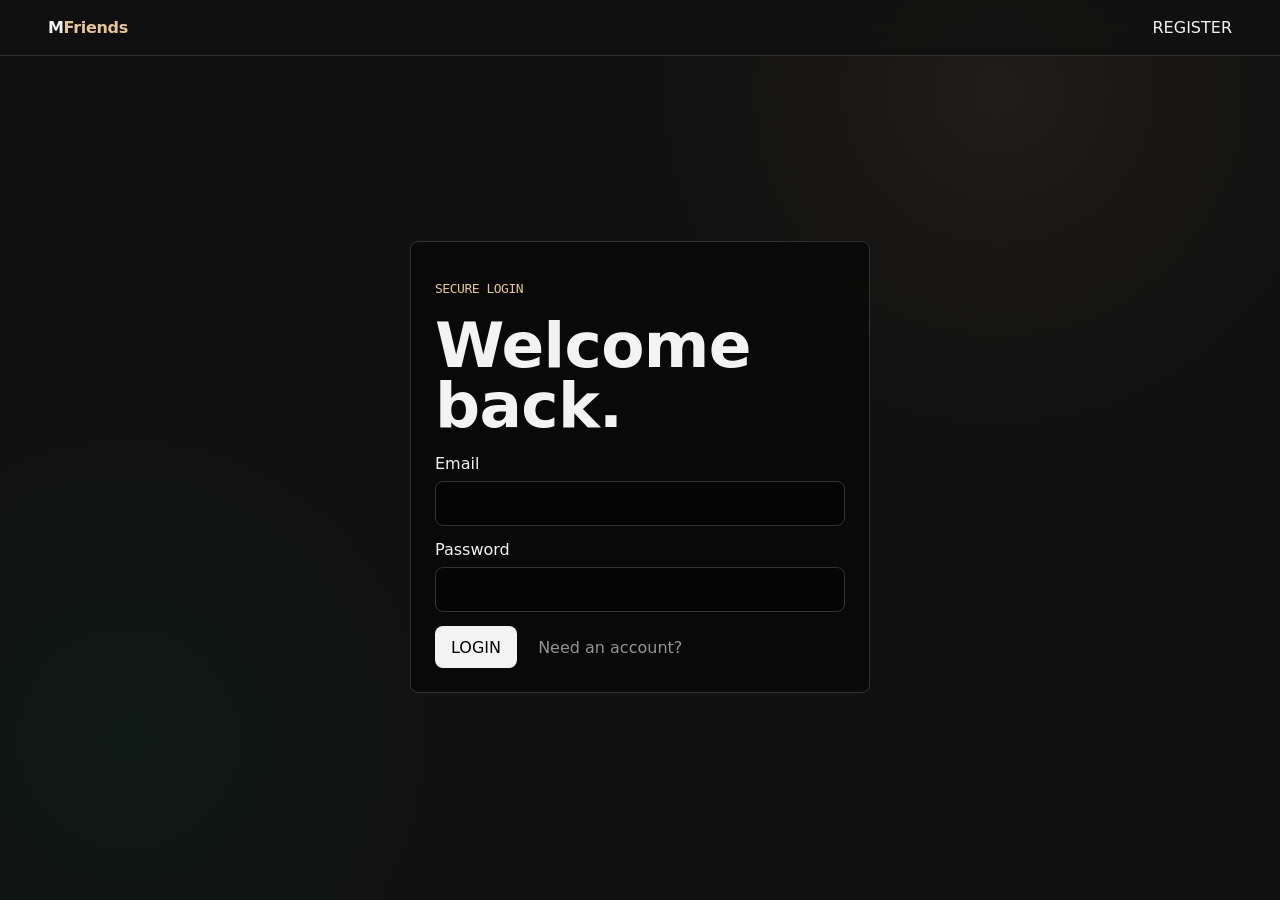
==== frontend/mfriends/app.html @ 0647238c "Create production MFriends architecture Co-Authored-By: Devin AI <158243242+devin-ai-integration[bot" ====
<!doctype html>
<html lang="en">
  <head>
    <meta charset="utf-8">
    <meta name="viewport" content="width=device-width, initial-scale=1">
    <title>App — MFriends</title>
    <link rel="stylesheet" href="css/styles.css">
  </head>
  <body>
    <div class="app-shell">
      <header class="topbar">
        <a class="brand" href="index.html">M<span>Friends</span></a>
        <nav class="nav"><a href="index.html">LANDING</a></nav>
        <button id="logout" class="chat-cta">LOGOUT</button>
      </header>

      <main class="app-layout">
        <aside class="sidebar panel">
          <a href="#" data-view="profile" class="active">PROFILE</a>
          <a href="#" data-view="discover">DISCOVERY</a>
          <a href="#" data-view="requests">REQUESTS</a>
          <a href="#" data-view="chat">CHAT</a>
          <a href="#" data-view="verification">VERIFICATION</a>
          <a href="#" data-view="settings">SETTINGS</a>
        </aside>

        <section class="dashboard">
          <div id="profile" class="view active">
            <div class="panel">
              <p class="eyebrow">PROFILE</p>
              <h2>Your friend graph starts here.</h2>
              <div id="me-summary"></div>
            </div>
            <form id="profile-form" class="panel">
              <label class="field"><span>Name</span><input id="profile-name" required></label>
              <label class="field"><span>Bio</span><textarea id="profile-bio" rows="4"></textarea></label>
              <label class="field"><span>City / remote</span><input id="profile-city"></label>
              <label class="field"><span>Buddy goals</span><input id="profile-goals" placeholder="gaming, study, coding"></label>
              <label class="field"><span>Interests</span><input id="profile-interests"></label>
              <button class="primary" type="submit">SAVE PROFILE</button>
            </form>
          </div>

          <div id="discover" class="view">
            <div class="panel">
              <p class="eyebrow">PEOPLE DISCOVERY</p>
              <h2>Find people by goals, city or interests.</h2>
              <form id="discover-form" class="row">
                <input id="people-query" placeholder="gaming, python, study, walking">
                <button class="primary" type="submit">SEARCH</button>
              </form>
            </div>
            <div id="people-list" class="people-list"></div>
          </div>

          <div id="requests" class="view">
            <div class="panel">
              <p class="eyebrow">REQUESTS</p>
              <h2>Friend and teammate requests.</h2>
            </div>
            <div id="request-list" class="request-list"></div>
          </div>

          <div id="chat" class="view">
            <div class="panel">
              <p class="eyebrow">CHAT + VIDEO</p>
              <h2>Realtime messages and P2P calls.</h2>
              <div id="chat-list" class="row"></div>
            </div>
            <div class="panel chat-box">
              <div id="messages" class="message-list"></div>
              <form id="message-form" class="row">
                <input id="message-body" placeholder="Write a safe message">
                <button class="primary" type="submit">SEND</button>
              </form>
            </div>
            <div class="panel">
              <h3>WebRTC call</h3>
              <p class="notice">STUN is configured. Add TURN credentials in production for strict NATs. Media never travels through the VPS.</p>
              <div class="row">
                <input id="call-user-id" type="number" placeholder="Remote user id">
                <button id="call-start" class="ghost" type="button">START CALL</button>
              </div>
              <div class="call-grid">
                <video id="local-video" autoplay playsinline muted></video>
                <video id="remote-video" autoplay playsinline></video>
              </div>
            </div>
          </div>

          <div id="verification" class="view">
            <div class="panel">
              <p class="eyebrow">VERIFICATION</p>
              <h2>Selfie, voice code and liveness review.</h2>
              <p>Production flow stores temporary verification files and queues manual/external checks.</p>
              <button class="ghost" type="button">START SELFIE CHECK</button>
              <button class="ghost" type="button">START VOICE CODE</button>
            </div>
          </div>

          <div id="settings" class="view">
            <div class="panel">
              <p class="eyebrow">SETTINGS</p>
              <h2>Safety controls.</h2>
              <label class="field"><span>Discovery visibility</span><select><option>Visible to safe users</option><option>Friends only</option></select></label>
              <label class="field"><span>Message requests</span><select><option>Moderated requests</option><option>Friends only</option></select></label>
              <button class="danger" type="button">REPORT SUSPICIOUS ACTIVITY</button>
            </div>
          </div>
        </section>
      </main>
    </div>
    <script src="js/api.js"></script>
    <script src="js/app.js"></script>
    <script>bootApp();</script>
  </body>
</html>
---- frontend/mfriends/css/styles.css ----
:root {
  --color-midnight-void: #101010;
  --color-deep-space: #080808;
  --color-polar-white: #F3F3F3;
  --color-absolute-zero: #FFFFFF;
  --color-ash-gray: #949494;
  --color-dark-carbon: #333333;
  --color-slate: #C1C1C1;
  --color-amber-glow: #E7C59A;
  --color-neon-green: #00AC5C;
  --font-aeonik: 'Aeonik', Inter, ui-sans-serif, system-ui, sans-serif;
  --font-input: 'Input', 'IBM Plex Mono', ui-monospace, monospace;
  --text-caption: 13px;
  --text-subheading: 18px;
  --text-heading: 23px;
  --text-heading-lg: 34px;
  --text-display: 44px;
  --text-display-lg: 63px;
  --section-gap: 64px;
  --card-padding: 24px;
  --radius-md: 4.5px;
  --radius-lg: 8px;
  --radius-full: 99px;
}

* {
  box-sizing: border-box;
}

body {
  margin: 0;
  background: var(--color-midnight-void);
  color: var(--color-polar-white);
  font-family: var(--font-aeonik);
}

a {
  color: inherit;
}

button,
input,
textarea,
select {
  font: inherit;
}

.app-shell {
  min-height: 100vh;
  background:
    radial-gradient(circle at 78% 10%, rgba(231, 197, 154, 0.07), transparent 22rem),
    radial-gradient(circle at 10% 82%, rgba(0, 172, 92, 0.06), transparent 20rem),
    var(--color-midnight-void);
}

.topbar {
  position: sticky;
  top: 0;
  z-index: 10;
  display: flex;
  align-items: center;
  justify-content: space-between;
  gap: 24px;
  padding: 18px clamp(18px, 4vw, 48px);
  background: rgba(16, 16, 16, 0.88);
  border-bottom: 1px solid var(--color-dark-carbon);
  backdrop-filter: blur(12px);
}

.brand {
  font-weight: 700;
  letter-spacing: -0.02em;
  text-decoration: none;
}

.brand span {
  color: var(--color-amber-glow);
}

.nav {
  display: flex;
  align-items: center;
  gap: 18px;
  font-size: 16px;
}

.nav a {
  color: var(--color-polar-white);
  text-decoration: none;
}

.nav a:hover {
  text-decoration: underline;
}

.nav-tag {
  margin-left: 4px;
  color: var(--color-amber-glow);
  font-size: var(--text-caption);
}

.chat-cta,
.primary,
.secondary,
.danger,
.ghost {
  min-height: 42px;
  border: 0;
  border-radius: var(--radius-lg);
  cursor: pointer;
  text-decoration: none;
}

.chat-cta {
  display: inline-flex;
  align-items: center;
  gap: 8px;
  padding: 0 15px;
  background: #000;
  color: var(--color-absolute-zero);
  font-size: 14px;
}

.primary {
  padding: 0 16px;
  background: var(--color-polar-white);
  color: #000;
}

.secondary {
  padding: 0 16px;
  background: transparent;
  color: var(--color-ash-gray);
}

.ghost {
  padding: 0 16px;
  background: var(--color-dark-carbon);
  color: var(--color-absolute-zero);
}

.danger {
  padding: 0 16px;
  background: transparent;
  color: var(--color-amber-glow);
  border: 1px solid var(--color-dark-carbon);
}

.hero,
.section,
.dashboard {
  width: min(1160px, calc(100% - 36px));
  margin: 0 auto;
}

.hero {
  display: grid;
  min-height: calc(100vh - 80px);
  place-items: center;
  padding: 80px 0;
  text-align: center;
}

.pixel-orb {
  position: absolute;
  width: min(48vw, 520px);
  aspect-ratio: 1;
  background-image: radial-gradient(#f3f3f3 1px, transparent 1.5px);
  background-size: 14px 14px;
  opacity: 0.12;
  filter: blur(0.2px);
}

.hero-content {
  position: relative;
  z-index: 1;
}

.eyebrow,
.mono,
.status {
  font-family: var(--font-input);
  letter-spacing: -0.037em;
}

.eyebrow {
  color: var(--color-amber-glow);
  font-size: var(--text-caption);
  text-transform: uppercase;
}

h1 {
  max-width: 920px;
  margin: 18px auto;
  font-size: clamp(44px, 8vw, var(--text-display-lg));
  line-height: 0.95;
  letter-spacing: -0.011em;
}

h2 {
  margin: 0 0 20px;
  font-size: clamp(34px, 5vw, var(--text-display));
  line-height: 1.03;
}

h3 {
  margin: 0 0 10px;
  font-size: var(--text-heading);
  line-height: 1.11;
}

p {
  color: var(--color-ash-gray);
  line-height: 1.5;
}

.hero-actions,
.row {
  display: flex;
  flex-wrap: wrap;
  align-items: center;
  gap: 10px;
}

.hero-actions {
  justify-content: center;
  margin-top: 26px;
}

.section {
  padding: var(--section-gap) 0;
}

.grid {
  display: grid;
  grid-template-columns: repeat(auto-fit, minmax(240px, 1fr));
  gap: 16px;
}

.card,
.panel,
.form-card {
  background: rgba(8, 8, 8, 0.82);
  border: 1px solid var(--color-dark-carbon);
  border-radius: var(--radius-lg);
  padding: var(--card-padding);
}

.card strong {
  color: var(--color-polar-white);
}

.pill {
  display: inline-flex;
  align-items: center;
  gap: 8px;
  width: fit-content;
  border-radius: var(--radius-full);
  padding: 5px 10px;
  background: var(--color-neon-green);
  color: var(--color-polar-white);
  font-size: var(--text-caption);
}

.amber {
  color: var(--color-amber-glow);
}

.auth-layout,
.app-layout {
  width: min(1180px, calc(100% - 28px));
  margin: 0 auto;
  padding: 40px 0;
}

.auth-layout {
  display: grid;
  min-height: calc(100vh - 78px);
  place-items: center;
}

.form-card {
  width: min(460px, 100%);
}

.field {
  display: grid;
  gap: 8px;
  margin: 14px 0;
}

.field label {
  color: var(--color-slate);
  font-size: var(--text-caption);
}

.field input,
.field textarea,
.field select {
  width: 100%;
  border: 1px solid var(--color-dark-carbon);
  border-radius: var(--radius-lg);
  padding: 12px;
  background: #050505;
  color: var(--color-polar-white);
}

.app-layout {
  display: grid;
  grid-template-columns: 220px 1fr;
  gap: 18px;
}

.sidebar {
  position: sticky;
  top: 88px;
  align-self: start;
}

.sidebar a {
  display: block;
  padding: 12px;
  color: var(--color-ash-gray);
  text-decoration: none;
  border-radius: var(--radius-lg);
}

.sidebar a.active,
.sidebar a:hover {
  background: var(--color-deep-space);
  color: var(--color-polar-white);
}

.dashboard {
  width: 100%;
}

.view {
  display: none;
}

.view.active {
  display: grid;
  gap: 18px;
}

.people-list,
.request-list,
.message-list {
  display: grid;
  gap: 12px;
}

.person,
.request,
.message {
  padding: 16px;
  border: 1px solid var(--color-dark-carbon);
  border-radius: var(--radius-lg);
  background: #090909;
}

.message.mine {
  border-color: rgba(231, 197, 154, 0.5);
}

.chat-box {
  display: grid;
  min-height: 440px;
  grid-template-rows: 1fr auto;
  gap: 12px;
}

.call-grid {
  display: grid;
  grid-template-columns: repeat(auto-fit, minmax(260px, 1fr));
  gap: 12px;
}

video {
  width: 100%;
  min-height: 220px;
  background: #000;
  border: 1px solid var(--color-dark-carbon);
  border-radius: var(--radius-lg);
}

.notice {
  border-left: 3px solid var(--color-amber-glow);
  padding: 12px 14px;
  background: #080808;
  color: var(--color-slate);
}

@media (max-width: 760px) {
  .nav {
    display: none;
  }

  .app-layout {
    grid-template-columns: 1fr;
  }

  .sidebar {
    position: static;
    display: flex;
    overflow-x: auto;
  }
}
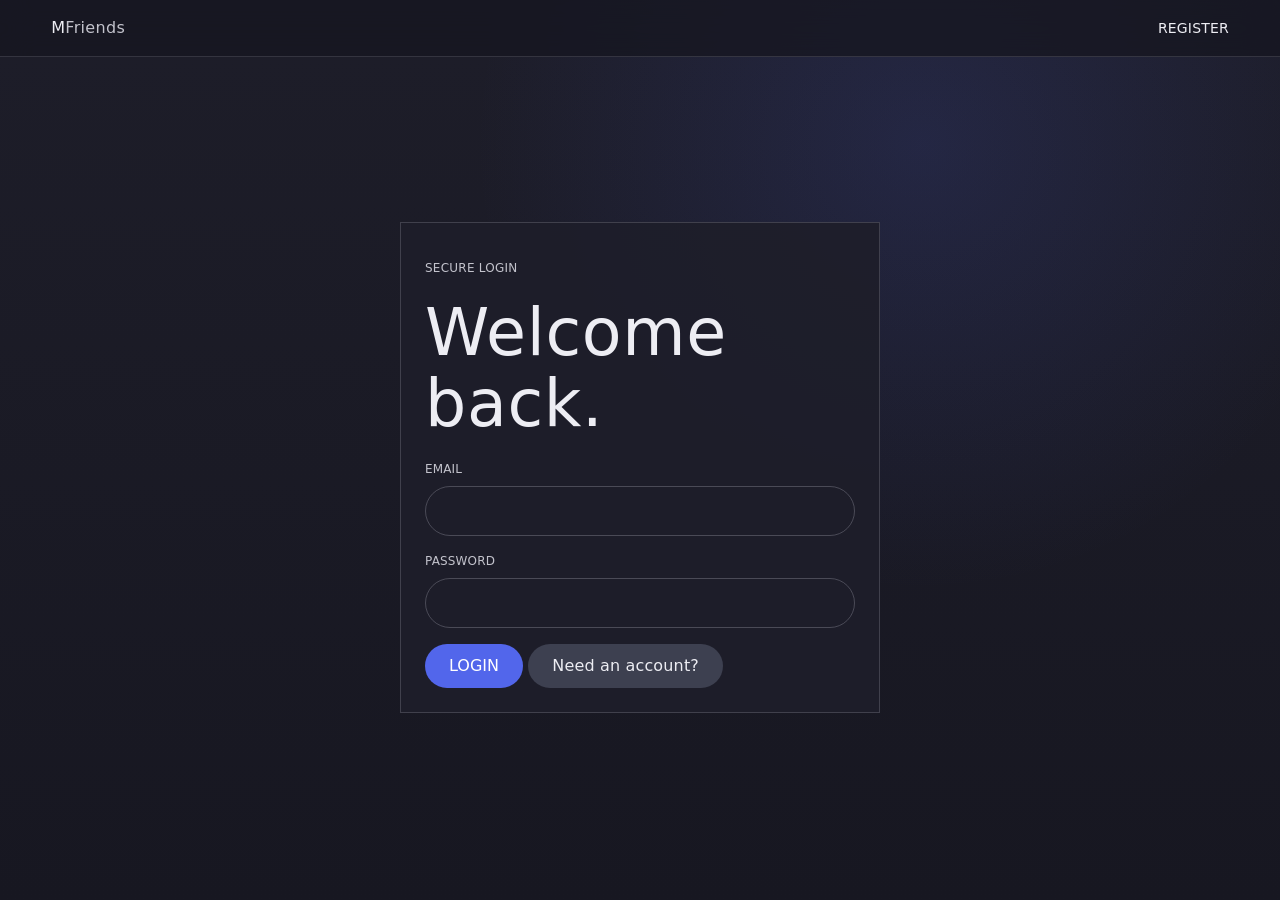
==== commit 1e02469e: "Build MFriends denchy fullstack platform" ====
--- a/frontend/mfriends/app.html
+++ b/frontend/mfriends/app.html
@@ -21,7 +21,9 @@
           <a href="#" data-view="requests">REQUESTS</a>
           <a href="#" data-view="chat">CHAT</a>
           <a href="#" data-view="verification">VERIFICATION</a>
+          <a href="#" data-view="safety">SAFETY</a>
           <a href="#" data-view="settings">SETTINGS</a>
+          <a href="#" data-view="admin">ADMIN</a>
         </aside>
 
         <section class="dashboard">
@@ -29,14 +31,27 @@
             <div class="panel">
               <p class="eyebrow">PROFILE</p>
               <h2>Your friend graph starts here.</h2>
-              <div id="me-summary"></div>
+              <div class="row"><img id="avatar-preview" class="profile-avatar" alt="avatar"><div id="me-summary"></div></div>
+              <label class="field"><span>Avatar</span><input id="avatar-file" type="file" accept="image/png,image/jpeg,image/webp"></label>
             </div>
             <form id="profile-form" class="panel">
-              <label class="field"><span>Name</span><input id="profile-name" required></label>
+              <div class="grid">
+                <label class="field"><span>Name</span><input id="profile-name" required></label>
+                <label class="field"><span>Username</span><input id="profile-username"></label>
+              </div>
               <label class="field"><span>Bio</span><textarea id="profile-bio" rows="4"></textarea></label>
-              <label class="field"><span>City / remote</span><input id="profile-city"></label>
+              <div class="grid">
+                <label class="field"><span>City</span><input id="profile-city"></label>
+                <label class="field"><span>District</span><input id="profile-district"></label>
+              </div>
+              <div class="grid">
+                <label class="field"><span>Online/offline</span><select id="profile-mode"><option value="both">Both</option><option value="online">Online</option><option value="offline">Offline</option></select></label>
+                <label class="field"><span>Friendship</span><select id="profile-friendship"><option value="both">Temporary + permanent</option><option value="temporary">Temporary</option><option value="permanent">Permanent</option></select></label>
+              </div>
               <label class="field"><span>Buddy goals</span><input id="profile-goals" placeholder="gaming, study, coding"></label>
               <label class="field"><span>Interests</span><input id="profile-interests"></label>
+              <label class="field"><span>Games</span><input id="profile-games"></label>
+              <label class="field"><span>Hobbies</span><input id="profile-hobbies"></label>
               <button class="primary" type="submit">SAVE PROFILE</button>
             </form>
           </div>
@@ -44,9 +59,15 @@
           <div id="discover" class="view">
             <div class="panel">
               <p class="eyebrow">PEOPLE DISCOVERY</p>
-              <h2>Find people by goals, city or interests.</h2>
-              <form id="discover-form" class="row">
-                <input id="people-query" placeholder="gaming, python, study, walking">
+              <h2>Find people by interest, game, city or category.</h2>
+              <form id="discover-form" class="grid">
+                <input id="people-query" placeholder="python, chess, walking">
+                <input id="people-interests" placeholder="interests">
+                <input id="people-games" placeholder="games">
+                <input id="people-city" placeholder="city">
+                <input id="people-district" placeholder="district">
+                <select id="people-mode"><option value="">Any mode</option><option value="online">Online</option><option value="offline">Offline</option></select>
+                <label class="row"><input id="people-verified" type="checkbox"> verified only</label>
                 <button class="primary" type="submit">SEARCH</button>
               </form>
             </div>
@@ -56,7 +77,16 @@
           <div id="requests" class="view">
             <div class="panel">
               <p class="eyebrow">REQUESTS</p>
-              <h2>Friend and teammate requests.</h2>
+              <h2>Create or join friend and teammate requests.</h2>
+              <form id="request-form" class="grid">
+                <input id="request-title" placeholder="Need a coding buddy for FastAPI">
+                <select id="request-category"><option value="gaming">Gaming</option><option value="coding">Coding</option><option value="studying">Studying</option><option value="watch_together">Watch together</option><option value="language_practice">Language practice</option><option value="walking">Walking</option><option value="sports">Sports</option><option value="cafes">Cafes</option><option value="board_games">Board games</option><option value="events">Events</option></select>
+                <select id="request-mode"><option value="online">Online</option><option value="offline">Offline</option></select>
+                <input id="request-tags" placeholder="tags">
+                <input id="request-reward" placeholder="optional reward (safe categories only)">
+                <textarea id="request-description" rows="3" placeholder="Describe the activity"></textarea>
+                <button class="primary" type="submit">CREATE REQUEST</button>
+              </form>
             </div>
             <div id="request-list" class="request-list"></div>
           </div>
@@ -68,23 +98,19 @@
               <div id="chat-list" class="row"></div>
             </div>
             <div class="panel chat-box">
-              <div id="messages" class="message-list"></div>
+              <div><div id="typing-status" class="status"></div><div id="messages" class="message-list"></div></div>
               <form id="message-form" class="row">
                 <input id="message-body" placeholder="Write a safe message">
+                <input id="message-image" type="file" accept="image/png,image/jpeg,image/webp">
+                <label class="row"><input id="voice-placeholder" type="checkbox"> voice placeholder</label>
                 <button class="primary" type="submit">SEND</button>
               </form>
             </div>
             <div class="panel">
               <h3>WebRTC call</h3>
               <p class="notice">STUN is configured. Add TURN credentials in production for strict NATs. Media never travels through the VPS.</p>
-              <div class="row">
-                <input id="call-user-id" type="number" placeholder="Remote user id">
-                <button id="call-start" class="ghost" type="button">START CALL</button>
-              </div>
-              <div class="call-grid">
-                <video id="local-video" autoplay playsinline muted></video>
-                <video id="remote-video" autoplay playsinline></video>
-              </div>
+              <div class="row"><input id="call-user-id" type="number" placeholder="Remote user id"><button id="call-start" class="ghost" type="button">START CALL</button></div>
+              <div class="call-grid"><video id="local-video" autoplay playsinline muted></video><video id="remote-video" autoplay playsinline></video></div>
             </div>
           </div>
 
@@ -92,20 +118,35 @@
             <div class="panel">
               <p class="eyebrow">VERIFICATION</p>
               <h2>Selfie, voice code and liveness review.</h2>
-              <p>Production flow stores temporary verification files and queues manual/external checks.</p>
-              <button class="ghost" type="button">START SELFIE CHECK</button>
-              <button class="ghost" type="button">START VOICE CODE</button>
+              <p>Verification files are temporary and queued for manual/external checks.</p>
+              <div class="row"><button class="ghost" data-verify="selfie" type="button">START SELFIE</button><button class="ghost" data-verify="voice_code" type="button">START VOICE CODE</button><button class="ghost" data-verify="liveness" type="button">START LIVENESS</button></div>
+              <div id="verification-result" class="notice"></div>
             </div>
+          </div>
+
+          <div id="safety" class="view">
+            <div class="panel">
+              <p class="eyebrow">SAFETY</p>
+              <h2>Report, block and review trust signals.</h2>
+              <form id="report-form" class="grid"><input id="report-user-id" type="number" placeholder="reported user id"><input id="report-reason" placeholder="reason"><textarea id="report-details" placeholder="details"></textarea><button class="danger" type="submit">SEND REPORT</button></form>
+              <form id="block-form" class="row"><input id="block-user-id" type="number" placeholder="user id to block"><button class="danger" type="submit">BLOCK USER</button></form>
+            </div>
+            <div id="safety-summary" class="admin-grid"></div>
           </div>
 
           <div id="settings" class="view">
             <div class="panel">
               <p class="eyebrow">SETTINGS</p>
-              <h2>Safety controls.</h2>
+              <h2>Privacy defaults.</h2>
               <label class="field"><span>Discovery visibility</span><select><option>Visible to safe users</option><option>Friends only</option></select></label>
               <label class="field"><span>Message requests</span><select><option>Moderated requests</option><option>Friends only</option></select></label>
-              <button class="danger" type="button">REPORT SUSPICIOUS ACTIVITY</button>
+              <p class="notice">Exact GPS location is never shown. Offline discovery uses city/district only.</p>
             </div>
+          </div>
+
+          <div id="admin" class="view">
+            <div class="panel"><p class="eyebrow">ADMIN PANEL</p><h2>Moderation queue, reports, analytics and verification review.</h2><button id="admin-load" class="ghost" type="button">LOAD ADMIN DATA</button></div>
+            <div id="admin-content" class="admin-grid"></div>
           </div>
         </section>
       </main>
--- a/frontend/mfriends/css/styles.css
+++ b/frontend/mfriends/css/styles.css
@@ -1,37 +1,58 @@
 :root {
-  --color-midnight-void: #101010;
-  --color-deep-space: #080808;
-  --color-polar-white: #F3F3F3;
-  --color-absolute-zero: #FFFFFF;
-  --color-ash-gray: #949494;
-  --color-dark-carbon: #333333;
-  --color-slate: #C1C1C1;
-  --color-amber-glow: #E7C59A;
-  --color-neon-green: #00AC5C;
-  --font-aeonik: 'Aeonik', Inter, ui-sans-serif, system-ui, sans-serif;
-  --font-input: 'Input', 'IBM Plex Mono', ui-monospace, monospace;
-  --text-caption: 13px;
+  --color-mercury-blue: #5266eb;
+  --color-ghost-blue: #cdddff;
+  --color-deep-space: #171721;
+  --color-midnight-slate: #1e1e2a;
+  --color-graphite: #272735;
+  --color-lead: #70707d;
+  --color-starlight: #ededf3;
+  --color-silver: #c3c3cc;
+  --color-pure-white: #ffffff;
+  --font-arcadiadisplay: Inter, Manrope, ui-sans-serif, system-ui, -apple-system, BlinkMacSystemFont, "Segoe UI", sans-serif;
+  --font-arcadia: Inter, Manrope, ui-sans-serif, system-ui, -apple-system, BlinkMacSystemFont, "Segoe UI", sans-serif;
+  --text-caption: 12px;
+  --text-body-sm: 14px;
+  --text-body: 16px;
   --text-subheading: 18px;
-  --text-heading: 23px;
-  --text-heading-lg: 34px;
-  --text-display: 44px;
-  --text-display-lg: 63px;
-  --section-gap: 64px;
-  --card-padding: 24px;
-  --radius-md: 4.5px;
-  --radius-lg: 8px;
-  --radius-full: 99px;
+  --text-heading-sm: 21px;
+  --text-heading: 32px;
+  --text-heading-lg: 49px;
+  --text-display: 65px;
+  --spacing-4: 4px;
+  --spacing-8: 8px;
+  --spacing-12: 12px;
+  --spacing-16: 16px;
+  --spacing-20: 20px;
+  --spacing-24: 24px;
+  --spacing-32: 32px;
+  --spacing-40: 40px;
+  --spacing-56: 56px;
+  --spacing-72: 72px;
+  --spacing-80: 80px;
+  --spacing-112: 112px;
+  --spacing-128: 128px;
+  --page-max-width: 1200px;
+  --radius-md: 4px;
+  --radius-pill: 32px;
+  --radius-header-pill: 40px;
 }
 
 * {
   box-sizing: border-box;
 }
 
+html {
+  scroll-behavior: smooth;
+}
+
 body {
   margin: 0;
-  background: var(--color-midnight-void);
-  color: var(--color-polar-white);
-  font-family: var(--font-aeonik);
+  background: var(--color-deep-space);
+  color: var(--color-starlight);
+  font-family: var(--font-arcadia);
+  font-size: var(--text-body);
+  line-height: 1.5;
+  letter-spacing: 0.16px;
 }
 
 a {
@@ -48,9 +69,8 @@
 .app-shell {
   min-height: 100vh;
   background:
-    radial-gradient(circle at 78% 10%, rgba(231, 197, 154, 0.07), transparent 22rem),
-    radial-gradient(circle at 10% 82%, rgba(0, 172, 92, 0.06), transparent 20rem),
-    var(--color-midnight-void);
+    radial-gradient(circle at 72% 16%, rgba(82, 102, 235, 0.14), transparent 28rem),
+    linear-gradient(180deg, rgba(30, 30, 42, 0.92), var(--color-deep-space));
 }
 
 .topbar {
@@ -60,43 +80,50 @@
   display: flex;
   align-items: center;
   justify-content: space-between;
-  gap: 24px;
-  padding: 18px clamp(18px, 4vw, 48px);
-  background: rgba(16, 16, 16, 0.88);
-  border-bottom: 1px solid var(--color-dark-carbon);
-  backdrop-filter: blur(12px);
+  gap: var(--spacing-24);
+  padding: var(--spacing-16) clamp(var(--spacing-20), 4vw, var(--spacing-56));
+  background: rgba(23, 23, 33, 0.78);
+  border-bottom: 1px solid rgba(112, 112, 125, 0.32);
+  backdrop-filter: blur(16px);
 }
 
 .brand {
-  font-weight: 700;
-  letter-spacing: -0.02em;
+  font-family: var(--font-arcadiadisplay);
+  font-weight: 480;
+  letter-spacing: 0.02em;
   text-decoration: none;
 }
 
 .brand span {
-  color: var(--color-amber-glow);
+  color: var(--color-silver);
 }
 
 .nav {
   display: flex;
   align-items: center;
-  gap: 18px;
-  font-size: 16px;
-}
-
-.nav a {
-  color: var(--color-polar-white);
+  gap: var(--spacing-24);
+  font-size: var(--text-body-sm);
+}
+
+.nav a,
+.footer-link {
+  color: var(--color-starlight);
   text-decoration: none;
 }
 
-.nav a:hover {
-  text-decoration: underline;
-}
-
-.nav-tag {
-  margin-left: 4px;
-  color: var(--color-amber-glow);
+.nav a:hover,
+.footer-link:hover {
+  color: var(--color-ghost-blue);
+}
+
+.nav-tag,
+.eyebrow,
+.mono,
+.status {
+  color: var(--color-silver);
   font-size: var(--text-caption);
+  letter-spacing: 0.24px;
+  text-transform: uppercase;
 }
 
 .chat-cta,
@@ -104,231 +131,248 @@
 .secondary,
 .danger,
 .ghost {
-  min-height: 42px;
+  display: inline-flex;
+  min-height: 44px;
+  align-items: center;
+  justify-content: center;
   border: 0;
-  border-radius: var(--radius-lg);
+  border-radius: var(--radius-pill);
   cursor: pointer;
+  gap: var(--spacing-8);
+  padding: 0 var(--spacing-24);
   text-decoration: none;
-}
-
-.chat-cta {
-  display: inline-flex;
-  align-items: center;
-  gap: 8px;
-  padding: 0 15px;
-  background: #000;
-  color: var(--color-absolute-zero);
-  font-size: 14px;
+  transition: background 160ms ease, color 160ms ease, opacity 160ms ease;
 }
 
 .primary {
-  padding: 0 16px;
-  background: var(--color-polar-white);
-  color: #000;
-}
-
+  background: var(--color-mercury-blue);
+  color: var(--color-pure-white);
+  font-weight: 480;
+}
+
+.primary:hover {
+  background: #6577f0;
+}
+
+.chat-cta,
 .secondary {
-  padding: 0 16px;
+  background: rgba(205, 221, 255, 0.18);
+  color: var(--color-starlight);
+  border-radius: var(--radius-header-pill);
+}
+
+.ghost {
+  background: var(--color-graphite);
+  color: var(--color-starlight);
+}
+
+.danger {
   background: transparent;
-  color: var(--color-ash-gray);
-}
-
-.ghost {
-  padding: 0 16px;
-  background: var(--color-dark-carbon);
-  color: var(--color-absolute-zero);
-}
-
-.danger {
-  padding: 0 16px;
-  background: transparent;
-  color: var(--color-amber-glow);
-  border: 1px solid var(--color-dark-carbon);
-}
-
-.hero,
-.section,
-.dashboard {
-  width: min(1160px, calc(100% - 36px));
-  margin: 0 auto;
+  color: var(--color-ghost-blue);
+  border: 1px solid var(--color-lead);
 }
 
 .hero {
-  display: grid;
-  min-height: calc(100vh - 80px);
+  position: relative;
+  display: grid;
+  min-height: calc(100vh - 76px);
   place-items: center;
-  padding: 80px 0;
+  overflow: hidden;
+  padding: var(--spacing-112) var(--spacing-20);
   text-align: center;
 }
 
-.pixel-orb {
+.hero::before {
   position: absolute;
-  width: min(48vw, 520px);
-  aspect-ratio: 1;
-  background-image: radial-gradient(#f3f3f3 1px, transparent 1.5px);
-  background-size: 14px 14px;
-  opacity: 0.12;
-  filter: blur(0.2px);
+  inset: 0;
+  background:
+    linear-gradient(180deg, rgba(23, 23, 33, 0.18), rgba(23, 23, 33, 0.86)),
+    url("https://images.unsplash.com/photo-1500530855697-b586d89ba3ee?auto=format&fit=crop&w=1800&q=70") center/cover;
+  content: "";
+  filter: saturate(0.7) brightness(0.62);
 }
 
 .hero-content {
   position: relative;
   z-index: 1;
-}
-
-.eyebrow,
-.mono,
-.status {
-  font-family: var(--font-input);
-  letter-spacing: -0.037em;
-}
-
-.eyebrow {
-  color: var(--color-amber-glow);
-  font-size: var(--text-caption);
-  text-transform: uppercase;
+  width: min(960px, 100%);
+}
+
+h1,
+h2,
+h3 {
+  font-family: var(--font-arcadiadisplay);
+  font-weight: 360;
+  letter-spacing: 0.01em;
 }
 
 h1 {
-  max-width: 920px;
-  margin: 18px auto;
-  font-size: clamp(44px, 8vw, var(--text-display-lg));
-  line-height: 0.95;
-  letter-spacing: -0.011em;
+  margin: var(--spacing-20) auto;
+  font-size: clamp(42px, 8vw, var(--text-display));
+  line-height: 1.1;
 }
 
 h2 {
-  margin: 0 0 20px;
-  font-size: clamp(34px, 5vw, var(--text-display));
-  line-height: 1.03;
+  margin: 0 0 var(--spacing-24);
+  font-size: clamp(32px, 5vw, var(--text-heading-lg));
+  line-height: 1.15;
 }
 
 h3 {
-  margin: 0 0 10px;
-  font-size: var(--text-heading);
-  line-height: 1.11;
+  margin: 0 0 var(--spacing-12);
+  font-size: var(--text-heading-sm);
+  line-height: 1.35;
 }
 
 p {
-  color: var(--color-ash-gray);
-  line-height: 1.5;
+  color: var(--color-silver);
+}
+
+.hero p {
+  width: min(780px, 100%);
+  margin: 0 auto;
+  color: var(--color-starlight);
+  font-size: var(--text-heading-sm);
 }
 
 .hero-actions,
-.row {
+.row,
+.toolbar {
   display: flex;
   flex-wrap: wrap;
   align-items: center;
-  gap: 10px;
+  gap: var(--spacing-12);
 }
 
 .hero-actions {
   justify-content: center;
-  margin-top: 26px;
+  margin-top: var(--spacing-32);
+}
+
+.section,
+.dashboard {
+  width: min(var(--page-max-width), calc(100% - 40px));
+  margin: 0 auto;
 }
 
 .section {
-  padding: var(--section-gap) 0;
+  padding: var(--spacing-80) 0;
 }
 
 .grid {
   display: grid;
-  grid-template-columns: repeat(auto-fit, minmax(240px, 1fr));
-  gap: 16px;
+  grid-template-columns: repeat(auto-fit, minmax(250px, 1fr));
+  gap: var(--spacing-16);
 }
 
 .card,
 .panel,
-.form-card {
-  background: rgba(8, 8, 8, 0.82);
-  border: 1px solid var(--color-dark-carbon);
-  border-radius: var(--radius-lg);
-  padding: var(--card-padding);
-}
-
-.card strong {
-  color: var(--color-polar-white);
+.form-card,
+.feature-link,
+.person,
+.request,
+.message,
+.admin-card {
+  background: rgba(30, 30, 42, 0.92);
+  border: 1px solid rgba(112, 112, 125, 0.42);
+  border-radius: 0;
+  padding: var(--spacing-24);
+}
+
+.feature-link {
+  display: block;
+  border-width: 0 0 1px;
+  text-decoration: none;
 }
 
 .pill {
   display: inline-flex;
+  width: fit-content;
   align-items: center;
-  gap: 8px;
-  width: fit-content;
-  border-radius: var(--radius-full);
-  padding: 5px 10px;
-  background: var(--color-neon-green);
-  color: var(--color-polar-white);
+  border: 1px solid rgba(205, 221, 255, 0.24);
+  border-radius: var(--radius-pill);
+  padding: var(--spacing-4) var(--spacing-12);
+  background: rgba(205, 221, 255, 0.12);
+  color: var(--color-starlight);
   font-size: var(--text-caption);
-}
-
-.amber {
-  color: var(--color-amber-glow);
 }
 
 .auth-layout,
 .app-layout {
-  width: min(1180px, calc(100% - 28px));
+  width: min(var(--page-max-width), calc(100% - 40px));
   margin: 0 auto;
-  padding: 40px 0;
+  padding: var(--spacing-40) 0;
 }
 
 .auth-layout {
   display: grid;
-  min-height: calc(100vh - 78px);
+  min-height: calc(100vh - 80px);
   place-items: center;
 }
 
 .form-card {
-  width: min(460px, 100%);
+  width: min(480px, 100%);
 }
 
 .field {
   display: grid;
-  gap: 8px;
-  margin: 14px 0;
-}
-
-.field label {
-  color: var(--color-slate);
+  gap: var(--spacing-8);
+  margin: var(--spacing-16) 0;
+}
+
+.field span {
+  color: var(--color-silver);
   font-size: var(--text-caption);
-}
-
-.field input,
-.field textarea,
-.field select {
+  text-transform: uppercase;
+}
+
+input,
+textarea,
+select {
   width: 100%;
-  border: 1px solid var(--color-dark-carbon);
-  border-radius: var(--radius-lg);
-  padding: 12px;
-  background: #050505;
-  color: var(--color-polar-white);
+  border: 1px solid rgba(112, 112, 125, 0.55);
+  border-radius: var(--radius-pill);
+  padding: var(--spacing-12) var(--spacing-16);
+  background: transparent;
+  color: var(--color-starlight);
+  outline: none;
+}
+
+textarea {
+  border-radius: var(--spacing-20);
+  resize: vertical;
+}
+
+input:focus,
+textarea:focus,
+select:focus {
+  border-color: var(--color-ghost-blue);
 }
 
 .app-layout {
   display: grid;
-  grid-template-columns: 220px 1fr;
-  gap: 18px;
+  grid-template-columns: 230px 1fr;
+  gap: var(--spacing-20);
 }
 
 .sidebar {
   position: sticky;
-  top: 88px;
+  top: 92px;
   align-self: start;
 }
 
 .sidebar a {
   display: block;
-  padding: 12px;
-  color: var(--color-ash-gray);
+  padding: var(--spacing-12) var(--spacing-16);
+  color: var(--color-silver);
   text-decoration: none;
-  border-radius: var(--radius-lg);
+  border-bottom: 1px solid rgba(112, 112, 125, 0.24);
 }
 
 .sidebar a.active,
 .sidebar a:hover {
-  background: var(--color-deep-space);
-  color: var(--color-polar-white);
+  color: var(--color-starlight);
+  background: var(--color-graphite);
 }
 
 .dashboard {
@@ -341,55 +385,74 @@
 
 .view.active {
   display: grid;
-  gap: 18px;
+  gap: var(--spacing-20);
 }
 
 .people-list,
 .request-list,
-.message-list {
-  display: grid;
-  gap: 12px;
-}
-
-.person,
-.request,
-.message {
-  padding: 16px;
-  border: 1px solid var(--color-dark-carbon);
-  border-radius: var(--radius-lg);
-  background: #090909;
+.message-list,
+.admin-grid {
+  display: grid;
+  gap: var(--spacing-12);
+}
+
+.profile-avatar {
+  width: 72px;
+  height: 72px;
+  border: 1px solid var(--color-lead);
+  border-radius: 50%;
+  object-fit: cover;
+  background: var(--color-graphite);
 }
 
 .message.mine {
-  border-color: rgba(231, 197, 154, 0.5);
+  border-color: rgba(82, 102, 235, 0.78);
+  background: rgba(82, 102, 235, 0.1);
+}
+
+.attachment-preview {
+  max-width: 260px;
+  border: 1px solid var(--color-lead);
 }
 
 .chat-box {
   display: grid;
   min-height: 440px;
   grid-template-rows: 1fr auto;
-  gap: 12px;
+  gap: var(--spacing-12);
 }
 
 .call-grid {
   display: grid;
   grid-template-columns: repeat(auto-fit, minmax(260px, 1fr));
-  gap: 12px;
+  gap: var(--spacing-12);
 }
 
 video {
   width: 100%;
   min-height: 220px;
   background: #000;
-  border: 1px solid var(--color-dark-carbon);
-  border-radius: var(--radius-lg);
+  border: 1px solid var(--color-lead);
+  border-radius: var(--radius-md);
 }
 
 .notice {
-  border-left: 3px solid var(--color-amber-glow);
-  padding: 12px 14px;
-  background: #080808;
-  color: var(--color-slate);
+  border-left: 1px solid var(--color-lead);
+  padding: var(--spacing-12) var(--spacing-16);
+  background: rgba(39, 39, 53, 0.82);
+  color: var(--color-silver);
+}
+
+.footer {
+  display: flex;
+  flex-wrap: wrap;
+  justify-content: space-between;
+  gap: var(--spacing-24);
+  padding-bottom: var(--spacing-56);
+}
+
+.error-banner {
+  color: var(--color-ghost-blue);
 }
 
 @media (max-width: 760px) {
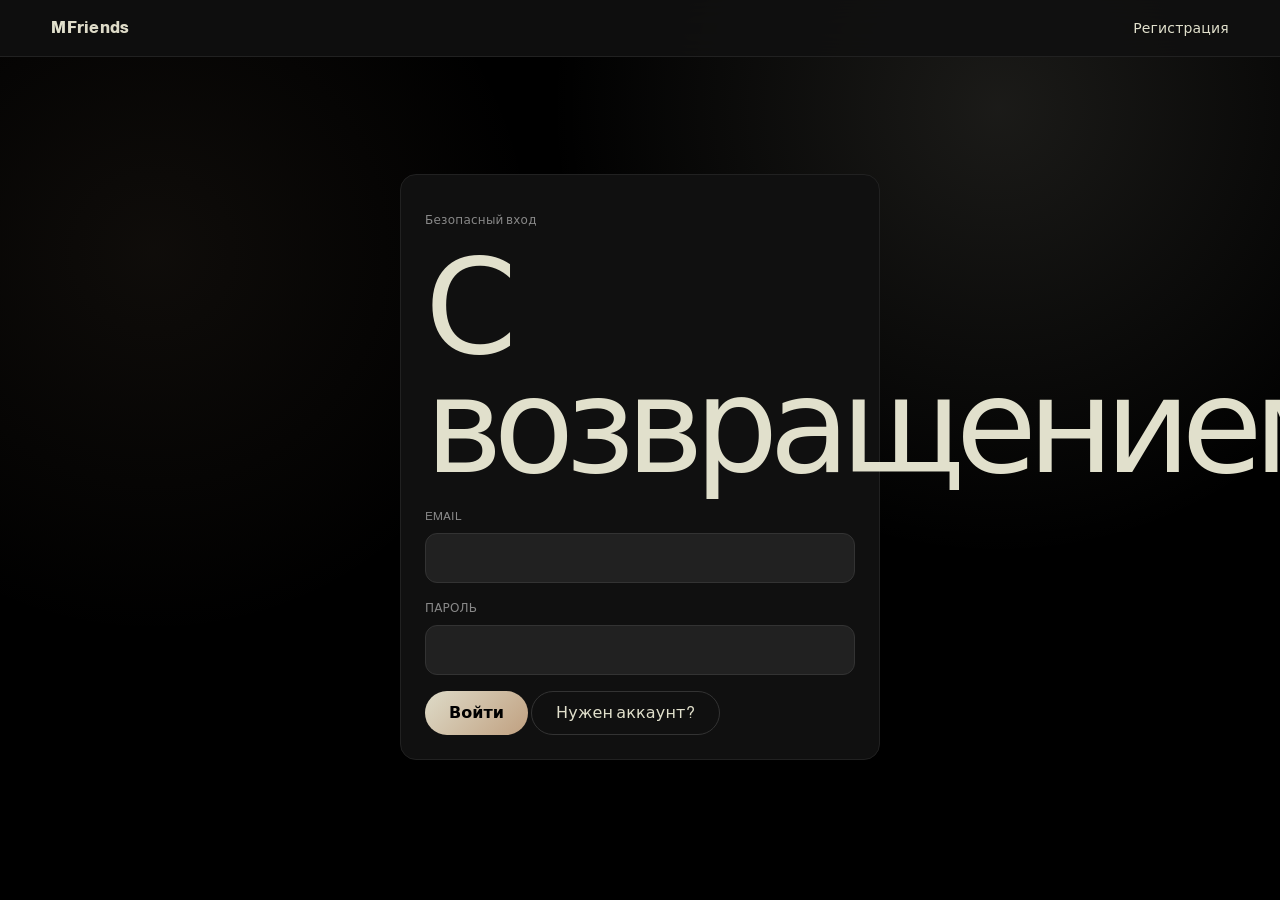
==== commit 861e8203: "Localize MFriends UI and adopt MPreza styling" ====
--- a/frontend/mfriends/app.html
+++ b/frontend/mfriends/app.html
@@ -1,74 +1,77 @@
 <!doctype html>
-<html lang="en">
+<html lang="ru">
   <head>
     <meta charset="utf-8">
     <meta name="viewport" content="width=device-width, initial-scale=1">
-    <title>App — MFriends</title>
+    <title>Приложение — MFriends</title>
+    <link rel="preconnect" href="https://fonts.googleapis.com">
+    <link rel="preconnect" href="https://fonts.gstatic.com" crossorigin>
+    <link href="https://fonts.googleapis.com/css2?family=Almarai:wght@300;400;700;800&family=Instrument+Serif:ital@1&display=swap" rel="stylesheet">
     <link rel="stylesheet" href="css/styles.css">
   </head>
   <body>
     <div class="app-shell">
       <header class="topbar">
         <a class="brand" href="index.html">M<span>Friends</span></a>
-        <nav class="nav"><a href="index.html">LANDING</a></nav>
-        <button id="logout" class="chat-cta">LOGOUT</button>
+        <nav class="nav"><a href="index.html">Главная</a></nav>
+        <button id="logout" class="chat-cta">Выйти</button>
       </header>
 
       <main class="app-layout">
         <aside class="sidebar panel">
-          <a href="#" data-view="profile" class="active">PROFILE</a>
-          <a href="#" data-view="discover">DISCOVERY</a>
-          <a href="#" data-view="requests">REQUESTS</a>
-          <a href="#" data-view="chat">CHAT</a>
-          <a href="#" data-view="verification">VERIFICATION</a>
-          <a href="#" data-view="safety">SAFETY</a>
-          <a href="#" data-view="settings">SETTINGS</a>
-          <a href="#" data-view="admin">ADMIN</a>
+          <a href="#" data-view="profile" class="active">Профиль</a>
+          <a href="#" data-view="discover">Поиск людей</a>
+          <a href="#" data-view="requests">Заявки</a>
+          <a href="#" data-view="chat">Чат</a>
+          <a href="#" data-view="verification">Верификация</a>
+          <a href="#" data-view="safety">Безопасность</a>
+          <a href="#" data-view="settings">Настройки</a>
+          <a href="#" data-view="admin">Админка</a>
         </aside>
 
         <section class="dashboard">
           <div id="profile" class="view active">
             <div class="panel">
-              <p class="eyebrow">PROFILE</p>
-              <h2>Your friend graph starts here.</h2>
+              <p class="eyebrow">Профиль</p>
+              <h2>Твоя сеть друзей начинается здесь.</h2>
               <div class="row"><img id="avatar-preview" class="profile-avatar" alt="avatar"><div id="me-summary"></div></div>
-              <label class="field"><span>Avatar</span><input id="avatar-file" type="file" accept="image/png,image/jpeg,image/webp"></label>
+              <label class="field"><span>Аватар</span><input id="avatar-file" type="file" accept="image/png,image/jpeg,image/webp"></label>
             </div>
             <form id="profile-form" class="panel">
               <div class="grid">
-                <label class="field"><span>Name</span><input id="profile-name" required></label>
-                <label class="field"><span>Username</span><input id="profile-username"></label>
+                <label class="field"><span>Имя</span><input id="profile-name" required></label>
+                <label class="field"><span>Юзернейм</span><input id="profile-username"></label>
               </div>
-              <label class="field"><span>Bio</span><textarea id="profile-bio" rows="4"></textarea></label>
+              <label class="field"><span>О себе</span><textarea id="profile-bio" rows="4"></textarea></label>
               <div class="grid">
-                <label class="field"><span>City</span><input id="profile-city"></label>
-                <label class="field"><span>District</span><input id="profile-district"></label>
+                <label class="field"><span>Город</span><input id="profile-city"></label>
+                <label class="field"><span>Район</span><input id="profile-district"></label>
               </div>
               <div class="grid">
-                <label class="field"><span>Online/offline</span><select id="profile-mode"><option value="both">Both</option><option value="online">Online</option><option value="offline">Offline</option></select></label>
-                <label class="field"><span>Friendship</span><select id="profile-friendship"><option value="both">Temporary + permanent</option><option value="temporary">Temporary</option><option value="permanent">Permanent</option></select></label>
+                <label class="field"><span>Формат</span><select id="profile-mode"><option value="both">Онлайн + офлайн</option><option value="online">Онлайн</option><option value="offline">Офлайн</option></select></label>
+                <label class="field"><span>Дружба</span><select id="profile-friendship"><option value="both">Временная + постоянная</option><option value="temporary">Временная</option><option value="permanent">Постоянная</option></select></label>
               </div>
-              <label class="field"><span>Buddy goals</span><input id="profile-goals" placeholder="gaming, study, coding"></label>
-              <label class="field"><span>Interests</span><input id="profile-interests"></label>
-              <label class="field"><span>Games</span><input id="profile-games"></label>
-              <label class="field"><span>Hobbies</span><input id="profile-hobbies"></label>
-              <button class="primary" type="submit">SAVE PROFILE</button>
+              <label class="field"><span>Цели общения</span><input id="profile-goals" placeholder="игры, учёба, кодинг"></label>
+              <label class="field"><span>Интересы</span><input id="profile-interests"></label>
+              <label class="field"><span>Игры</span><input id="profile-games"></label>
+              <label class="field"><span>Хобби</span><input id="profile-hobbies"></label>
+              <button class="primary" type="submit">Сохранить профиль</button>
             </form>
           </div>
 
           <div id="discover" class="view">
             <div class="panel">
-              <p class="eyebrow">PEOPLE DISCOVERY</p>
-              <h2>Find people by interest, game, city or category.</h2>
+              <p class="eyebrow">Поиск людей</p>
+              <h2>Найди друзей по интересам, играм, городу или формату.</h2>
               <form id="discover-form" class="grid">
-                <input id="people-query" placeholder="python, chess, walking">
-                <input id="people-interests" placeholder="interests">
-                <input id="people-games" placeholder="games">
-                <input id="people-city" placeholder="city">
-                <input id="people-district" placeholder="district">
-                <select id="people-mode"><option value="">Any mode</option><option value="online">Online</option><option value="offline">Offline</option></select>
-                <label class="row"><input id="people-verified" type="checkbox"> verified only</label>
-                <button class="primary" type="submit">SEARCH</button>
+                <input id="people-query" placeholder="python, шахматы, прогулки">
+                <input id="people-interests" placeholder="интересы">
+                <input id="people-games" placeholder="игры">
+                <input id="people-city" placeholder="город">
+                <input id="people-district" placeholder="район">
+                <select id="people-mode"><option value="">Любой формат</option><option value="online">Онлайн</option><option value="offline">Офлайн</option></select>
+                <label class="row"><input id="people-verified" type="checkbox"> только верифицированные</label>
+                <button class="primary" type="submit">Искать</button>
               </form>
             </div>
             <div id="people-list" class="people-list"></div>
@@ -76,16 +79,16 @@
 
           <div id="requests" class="view">
             <div class="panel">
-              <p class="eyebrow">REQUESTS</p>
-              <h2>Create or join friend and teammate requests.</h2>
+              <p class="eyebrow">Заявки</p>
+              <h2>Создавай или принимай заявки друзей и тиммейтов.</h2>
               <form id="request-form" class="grid">
-                <input id="request-title" placeholder="Need a coding buddy for FastAPI">
-                <select id="request-category"><option value="gaming">Gaming</option><option value="coding">Coding</option><option value="studying">Studying</option><option value="watch_together">Watch together</option><option value="language_practice">Language practice</option><option value="walking">Walking</option><option value="sports">Sports</option><option value="cafes">Cafes</option><option value="board_games">Board games</option><option value="events">Events</option></select>
-                <select id="request-mode"><option value="online">Online</option><option value="offline">Offline</option></select>
-                <input id="request-tags" placeholder="tags">
-                <input id="request-reward" placeholder="optional reward (safe categories only)">
-                <textarea id="request-description" rows="3" placeholder="Describe the activity"></textarea>
-                <button class="primary" type="submit">CREATE REQUEST</button>
+                <input id="request-title" placeholder="Нужен coding buddy для FastAPI">
+                <select id="request-category"><option value="gaming">Игры</option><option value="coding">Кодинг</option><option value="studying">Учёба</option><option value="watch_together">Совместный просмотр</option><option value="language_practice">Практика языка</option><option value="walking">Прогулки</option><option value="sports">Спорт</option><option value="cafes">Кафе</option><option value="board_games">Настолки</option><option value="events">События</option></select>
+                <select id="request-mode"><option value="online">Онлайн</option><option value="offline">Офлайн</option></select>
+                <input id="request-tags" placeholder="теги">
+                <input id="request-reward" placeholder="награда, только безопасные категории">
+                <textarea id="request-description" rows="3" placeholder="Опиши активность"></textarea>
+                <button class="primary" type="submit">Создать заявку</button>
               </form>
             </div>
             <div id="request-list" class="request-list"></div>
@@ -93,59 +96,59 @@
 
           <div id="chat" class="view">
             <div class="panel">
-              <p class="eyebrow">CHAT + VIDEO</p>
-              <h2>Realtime messages and P2P calls.</h2>
+              <p class="eyebrow">Чат + видео</p>
+              <h2>Realtime-сообщения и P2P звонки.</h2>
               <div id="chat-list" class="row"></div>
             </div>
             <div class="panel chat-box">
               <div><div id="typing-status" class="status"></div><div id="messages" class="message-list"></div></div>
               <form id="message-form" class="row">
-                <input id="message-body" placeholder="Write a safe message">
+                <input id="message-body" placeholder="Напиши безопасное сообщение">
                 <input id="message-image" type="file" accept="image/png,image/jpeg,image/webp">
-                <label class="row"><input id="voice-placeholder" type="checkbox"> voice placeholder</label>
-                <button class="primary" type="submit">SEND</button>
+                <label class="row"><input id="voice-placeholder" type="checkbox"> голосовой плейсхолдер</label>
+                <button class="primary" type="submit">Отправить</button>
               </form>
             </div>
             <div class="panel">
-              <h3>WebRTC call</h3>
-              <p class="notice">STUN is configured. Add TURN credentials in production for strict NATs. Media never travels through the VPS.</p>
-              <div class="row"><input id="call-user-id" type="number" placeholder="Remote user id"><button id="call-start" class="ghost" type="button">START CALL</button></div>
+              <h3>WebRTC звонок</h3>
+              <p class="notice">STUN уже настроен. Для продакшена можно добавить TURN. Видео не проходит через VPS.</p>
+              <div class="row"><input id="call-user-id" type="number" placeholder="ID собеседника"><button id="call-start" class="ghost" type="button">Начать звонок</button></div>
               <div class="call-grid"><video id="local-video" autoplay playsinline muted></video><video id="remote-video" autoplay playsinline></video></div>
             </div>
           </div>
 
           <div id="verification" class="view">
             <div class="panel">
-              <p class="eyebrow">VERIFICATION</p>
-              <h2>Selfie, voice code and liveness review.</h2>
-              <p>Verification files are temporary and queued for manual/external checks.</p>
-              <div class="row"><button class="ghost" data-verify="selfie" type="button">START SELFIE</button><button class="ghost" data-verify="voice_code" type="button">START VOICE CODE</button><button class="ghost" data-verify="liveness" type="button">START LIVENESS</button></div>
+              <p class="eyebrow">Верификация</p>
+              <h2>Selfie, voice code и liveness review.</h2>
+              <p>Файлы верификации временные и попадают в очередь ручной/внешней проверки.</p>
+              <div class="row"><button class="ghost" data-verify="selfie" type="button">Начать селфи</button><button class="ghost" data-verify="voice_code" type="button">Голосовой код</button><button class="ghost" data-verify="liveness" type="button">Проверка живости</button></div>
               <div id="verification-result" class="notice"></div>
             </div>
           </div>
 
           <div id="safety" class="view">
             <div class="panel">
-              <p class="eyebrow">SAFETY</p>
-              <h2>Report, block and review trust signals.</h2>
-              <form id="report-form" class="grid"><input id="report-user-id" type="number" placeholder="reported user id"><input id="report-reason" placeholder="reason"><textarea id="report-details" placeholder="details"></textarea><button class="danger" type="submit">SEND REPORT</button></form>
-              <form id="block-form" class="row"><input id="block-user-id" type="number" placeholder="user id to block"><button class="danger" type="submit">BLOCK USER</button></form>
+              <p class="eyebrow">Безопасность</p>
+              <h2>Жалобы, блокировки и trust-сигналы.</h2>
+              <form id="report-form" class="grid"><input id="report-user-id" type="number" placeholder="ID пользователя"><input id="report-reason" placeholder="причина"><textarea id="report-details" placeholder="детали"></textarea><button class="danger" type="submit">Отправить жалобу</button></form>
+              <form id="block-form" class="row"><input id="block-user-id" type="number" placeholder="ID для блокировки"><button class="danger" type="submit">Заблокировать</button></form>
             </div>
             <div id="safety-summary" class="admin-grid"></div>
           </div>
 
           <div id="settings" class="view">
             <div class="panel">
-              <p class="eyebrow">SETTINGS</p>
-              <h2>Privacy defaults.</h2>
-              <label class="field"><span>Discovery visibility</span><select><option>Visible to safe users</option><option>Friends only</option></select></label>
-              <label class="field"><span>Message requests</span><select><option>Moderated requests</option><option>Friends only</option></select></label>
-              <p class="notice">Exact GPS location is never shown. Offline discovery uses city/district only.</p>
+              <p class="eyebrow">Настройки</p>
+              <h2>Приватность по умолчанию.</h2>
+              <label class="field"><span>Видимость в поиске</span><select><option>Видно безопасным пользователям</option><option>Только друзьям</option></select></label>
+              <label class="field"><span>Заявки в сообщения</span><select><option>Через модерацию</option><option>Только друзья</option></select></label>
+              <p class="notice">Точная GPS-локация никогда не показывается. Для офлайна используется только город/район.</p>
             </div>
           </div>
 
           <div id="admin" class="view">
-            <div class="panel"><p class="eyebrow">ADMIN PANEL</p><h2>Moderation queue, reports, analytics and verification review.</h2><button id="admin-load" class="ghost" type="button">LOAD ADMIN DATA</button></div>
+            <div class="panel"><p class="eyebrow">Админ-панель</p><h2>Очередь модерации, жалобы, аналитика и проверка верификаций.</h2><button id="admin-load" class="ghost" type="button">Загрузить данные</button></div>
             <div id="admin-content" class="admin-grid"></div>
           </div>
         </section>
--- a/frontend/mfriends/css/styles.css
+++ b/frontend/mfriends/css/styles.css
@@ -1,15 +1,16 @@
 :root {
-  --color-mercury-blue: #5266eb;
-  --color-ghost-blue: #cdddff;
-  --color-deep-space: #171721;
-  --color-midnight-slate: #1e1e2a;
-  --color-graphite: #272735;
-  --color-lead: #70707d;
-  --color-starlight: #ededf3;
-  --color-silver: #c3c3cc;
-  --color-pure-white: #ffffff;
-  --font-arcadiadisplay: Inter, Manrope, ui-sans-serif, system-ui, -apple-system, BlinkMacSystemFont, "Segoe UI", sans-serif;
-  --font-arcadia: Inter, Manrope, ui-sans-serif, system-ui, -apple-system, BlinkMacSystemFont, "Segoe UI", sans-serif;
+  --color-mercury-blue: #dedbc8;
+  --color-ghost-blue: #c0a080;
+  --color-deep-space: #000000;
+  --color-midnight-slate: #101010;
+  --color-graphite: #212121;
+  --color-lead: #333333;
+  --color-starlight: #e1e0cc;
+  --color-silver: #888888;
+  --color-pure-white: #000000;
+  --font-arcadiadisplay: Almarai, Inter, Manrope, ui-sans-serif, system-ui, -apple-system, BlinkMacSystemFont, "Segoe UI", sans-serif;
+  --font-arcadia: Almarai, Inter, Manrope, ui-sans-serif, system-ui, -apple-system, BlinkMacSystemFont, "Segoe UI", sans-serif;
+  --font-serif-accent: "Instrument Serif", Georgia, serif;
   --text-caption: 12px;
   --text-body-sm: 14px;
   --text-body: 16px;
@@ -32,9 +33,9 @@
   --spacing-112: 112px;
   --spacing-128: 128px;
   --page-max-width: 1200px;
-  --radius-md: 4px;
-  --radius-pill: 32px;
-  --radius-header-pill: 40px;
+  --radius-md: 1rem;
+  --radius-pill: 9999px;
+  --radius-header-pill: 0 0 2rem 2rem;
 }
 
 * {
@@ -47,7 +48,7 @@
 
 body {
   margin: 0;
-  background: var(--color-deep-space);
+  background: #000;
   color: var(--color-starlight);
   font-family: var(--font-arcadia);
   font-size: var(--text-body);
@@ -69,8 +70,9 @@
 .app-shell {
   min-height: 100vh;
   background:
-    radial-gradient(circle at 72% 16%, rgba(82, 102, 235, 0.14), transparent 28rem),
-    linear-gradient(180deg, rgba(30, 30, 42, 0.92), var(--color-deep-space));
+    radial-gradient(circle at 78% 12%, rgba(222, 219, 200, 0.12), transparent 28rem),
+    radial-gradient(circle at 12% 28%, rgba(192, 160, 128, 0.08), transparent 24rem),
+    #000;
 }
 
 .topbar {
@@ -82,20 +84,20 @@
   justify-content: space-between;
   gap: var(--spacing-24);
   padding: var(--spacing-16) clamp(var(--spacing-20), 4vw, var(--spacing-56));
-  background: rgba(23, 23, 33, 0.78);
-  border-bottom: 1px solid rgba(112, 112, 125, 0.32);
-  backdrop-filter: blur(16px);
+  background: rgba(16, 16, 16, 0.88);
+  border-bottom: 1px solid #212121;
+  backdrop-filter: blur(18px);
 }
 
 .brand {
   font-family: var(--font-arcadiadisplay);
-  font-weight: 480;
+  font-weight: 800;
   letter-spacing: 0.02em;
   text-decoration: none;
 }
 
 .brand span {
-  color: var(--color-silver);
+  color: var(--color-mercury-blue);
 }
 
 .nav {
@@ -113,7 +115,7 @@
 
 .nav a:hover,
 .footer-link:hover {
-  color: var(--color-ghost-blue);
+  color: var(--color-mercury-blue);
 }
 
 .nav-tag,
@@ -124,6 +126,10 @@
   font-size: var(--text-caption);
   letter-spacing: 0.24px;
   text-transform: uppercase;
+}
+
+:is(.eyebrow, .mono, .status, .field span) {
+  text-transform: none;
 }
 
 .chat-cta,
@@ -141,34 +147,36 @@
   gap: var(--spacing-8);
   padding: 0 var(--spacing-24);
   text-decoration: none;
-  transition: background 160ms ease, color 160ms ease, opacity 160ms ease;
+  transition: background 160ms ease, color 160ms ease, opacity 160ms ease, transform 160ms ease, border-color 160ms ease;
 }
 
 .primary {
-  background: var(--color-mercury-blue);
-  color: var(--color-pure-white);
-  font-weight: 480;
+  background: linear-gradient(135deg, #dedbc8 0%, #c0a080 100%);
+  color: #000;
+  font-weight: 700;
 }
 
 .primary:hover {
-  background: #6577f0;
+  transform: translateY(-2px);
+  box-shadow: 0 8px 24px rgba(222, 219, 200, 0.18);
 }
 
 .chat-cta,
 .secondary {
-  background: rgba(205, 221, 255, 0.18);
-  color: var(--color-starlight);
-  border-radius: var(--radius-header-pill);
+  background: #101010;
+  color: var(--color-starlight);
+  border: 1px solid #333333;
 }
 
 .ghost {
-  background: var(--color-graphite);
-  color: var(--color-starlight);
+  background: #212121;
+  color: var(--color-mercury-blue);
+  border: 1px solid #333333;
 }
 
 .danger {
   background: transparent;
-  color: var(--color-ghost-blue);
+  color: var(--color-mercury-blue);
   border: 1px solid var(--color-lead);
 }
 
@@ -178,18 +186,34 @@
   min-height: calc(100vh - 76px);
   place-items: center;
   overflow: hidden;
+  margin: 1rem;
   padding: var(--spacing-112) var(--spacing-20);
   text-align: center;
+  border: 1px solid #212121;
+  border-radius: 2rem;
+  background: #101010;
 }
 
 .hero::before {
   position: absolute;
   inset: 0;
   background:
-    linear-gradient(180deg, rgba(23, 23, 33, 0.18), rgba(23, 23, 33, 0.86)),
+    linear-gradient(180deg, rgba(0, 0, 0, 0.28), rgba(0, 0, 0, 0.78)),
     url("https://images.unsplash.com/photo-1500530855697-b586d89ba3ee?auto=format&fit=crop&w=1800&q=70") center/cover;
   content: "";
-  filter: saturate(0.7) brightness(0.62);
+  filter: saturate(0.55) brightness(0.52);
+}
+
+.noise-overlay {
+  position: absolute;
+  inset: 0;
+  z-index: 1;
+  background-image: url("data:image/svg+xml,%3Csvg viewBox='0 0 256 256' xmlns='http://www.w3.org/2000/svg'%3E%3Cfilter id='noise'%3E%3CfeTurbulence type='fractalNoise' baseFrequency='0.85' numOctaves='3' stitchTiles='stitch'/%3E%3C/filter%3E%3Crect width='100%25' height='100%25' filter='url(%23noise)'/%3E%3C/svg%3E");
+  background-repeat: repeat;
+  background-size: 128px 128px;
+  mix-blend-mode: overlay;
+  opacity: 0.58;
+  pointer-events: none;
 }
 
 .hero-content {
@@ -202,14 +226,15 @@
 h2,
 h3 {
   font-family: var(--font-arcadiadisplay);
-  font-weight: 360;
-  letter-spacing: 0.01em;
+  font-weight: 500;
+  letter-spacing: -0.02em;
 }
 
 h1 {
   margin: var(--spacing-20) auto;
-  font-size: clamp(42px, 8vw, var(--text-display));
-  line-height: 1.1;
+  font-size: clamp(56px, 11vw, 132px);
+  line-height: 0.9;
+  letter-spacing: -0.07em;
 }
 
 h2 {
@@ -273,15 +298,25 @@
 .request,
 .message,
 .admin-card {
-  background: rgba(30, 30, 42, 0.92);
-  border: 1px solid rgba(112, 112, 125, 0.42);
-  border-radius: 0;
+  background: #101010;
+  border: 1px solid #212121;
+  border-radius: 1rem;
   padding: var(--spacing-24);
+  transition: border-color 160ms ease, transform 160ms ease, box-shadow 160ms ease;
+}
+
+.card:hover,
+.feature-link:hover,
+.person:hover,
+.request:hover,
+.admin-card:hover {
+  border-color: var(--color-mercury-blue);
+  transform: translateY(-2px);
+  box-shadow: 0 8px 24px rgba(222, 219, 200, 0.08);
 }
 
 .feature-link {
   display: block;
-  border-width: 0 0 1px;
   text-decoration: none;
 }
 
@@ -289,10 +324,10 @@
   display: inline-flex;
   width: fit-content;
   align-items: center;
-  border: 1px solid rgba(205, 221, 255, 0.24);
+  border: 1px solid #333333;
   border-radius: var(--radius-pill);
   padding: var(--spacing-4) var(--spacing-12);
-  background: rgba(205, 221, 255, 0.12);
+  background: #212121;
   color: var(--color-starlight);
   font-size: var(--text-caption);
 }
@@ -330,16 +365,16 @@
 textarea,
 select {
   width: 100%;
-  border: 1px solid rgba(112, 112, 125, 0.55);
-  border-radius: var(--radius-pill);
+  border: 1px solid #333333;
+  border-radius: 0.75rem;
   padding: var(--spacing-12) var(--spacing-16);
-  background: transparent;
+  background: #212121;
   color: var(--color-starlight);
   outline: none;
 }
 
 textarea {
-  border-radius: var(--spacing-20);
+  border-radius: 1rem;
   resize: vertical;
 }
 
@@ -372,7 +407,8 @@
 .sidebar a.active,
 .sidebar a:hover {
   color: var(--color-starlight);
-  background: var(--color-graphite);
+  background: #212121;
+  border-radius: 0.75rem;
 }
 
 .dashboard {
@@ -406,8 +442,8 @@
 }
 
 .message.mine {
-  border-color: rgba(82, 102, 235, 0.78);
-  background: rgba(82, 102, 235, 0.1);
+  border-color: var(--color-mercury-blue);
+  background: rgba(222, 219, 200, 0.08);
 }
 
 .attachment-preview {
@@ -439,7 +475,7 @@
 .notice {
   border-left: 1px solid var(--color-lead);
   padding: var(--spacing-12) var(--spacing-16);
-  background: rgba(39, 39, 53, 0.82);
+  background: #101010;
   color: var(--color-silver);
 }
 
